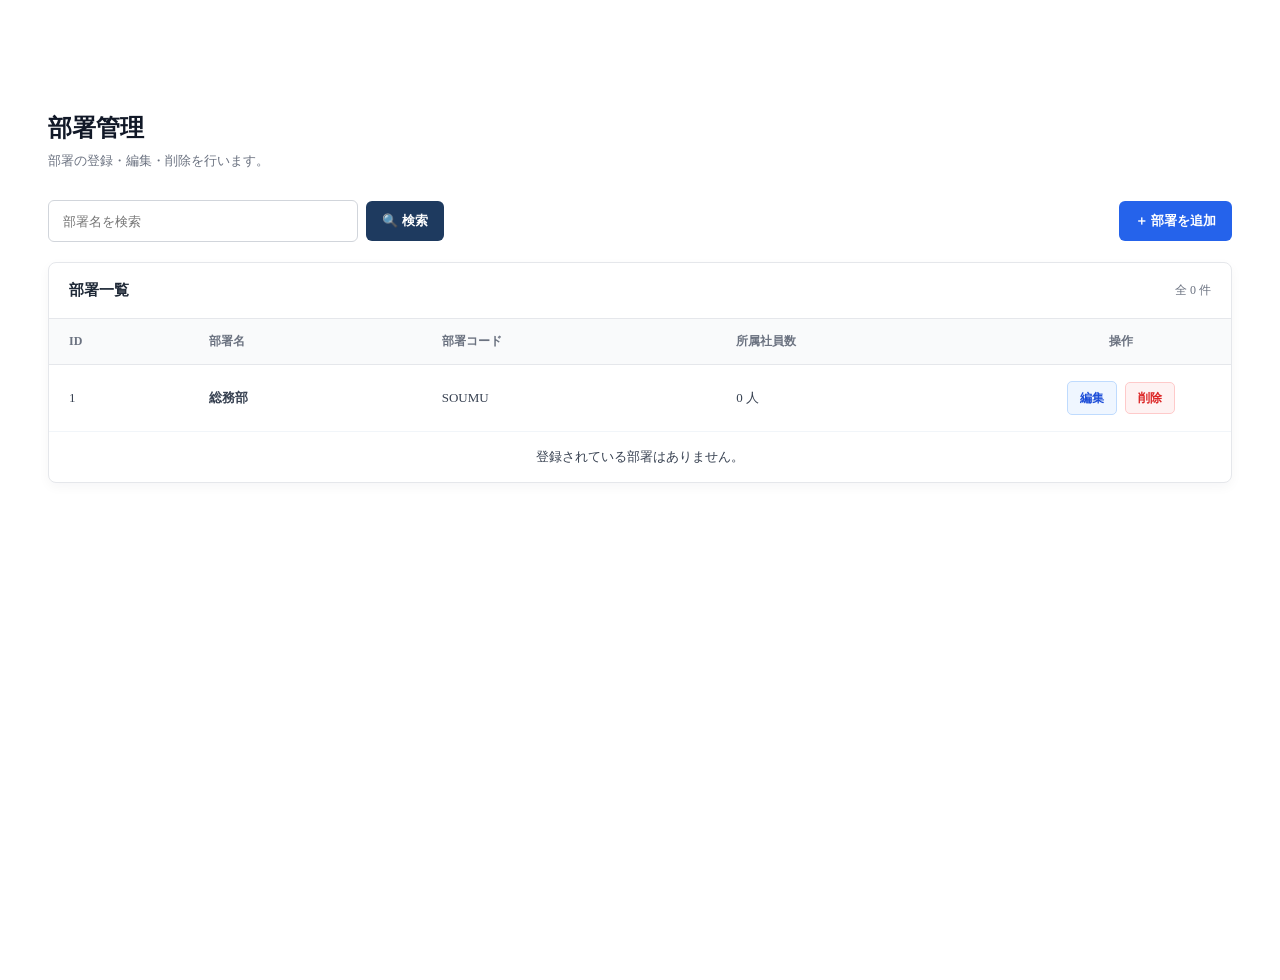
==== src/main/resources/templates/department/index.html @ baa80e08 "no message" ====
<!DOCTYPE html>
<html lang="ja" xmlns:th="http://www.thymeleaf.org">

<head>
    <meta charset="UTF-8">
    <meta name="viewport" content="width=device-width, initial-scale=1.0">

    <title>社員管理システム | 部署管理</title>

    <link rel="stylesheet" th:href="@{/css/common.css}">

    <style>
        /* =========================
           Main
           ========================= */

        .main {
            min-height: 100vh;
            padding-top: 64px;
            transition: padding-left 0.2s ease;
        }

        body.menu-open .main {
            padding-left: 250px;
        }

        .content {
            padding: 40px;
        }

        /* =========================
           Page Header
           ========================= */

        .page-header {
            margin-bottom: 30px;
        }

        .page-title {
            margin: 0;

            color: #111827;

            font-size: 24px;
            font-weight: 700;
        }

        .page-description {
            margin: 8px 0 0;

            color: #6b7280;

            font-size: 13px;
        }

        /* =========================
           Toolbar
           ========================= */

        .toolbar {
            display: flex;

            align-items: center;
            justify-content: space-between;

            gap: 20px;

            margin-bottom: 20px;
        }

        .search-form {
            display: flex;

            align-items: center;

            gap: 8px;
        }

        .search-input {
            width: 280px;

            height: 40px;

            padding: 0 14px;

            color: #374151;
            background-color: #ffffff;

            border: 1px solid #d1d5db;
            border-radius: 6px;

            font-size: 13px;

            outline: none;

            transition:
                border-color 0.2s ease,
                box-shadow 0.2s ease;
        }

        .search-input:focus {
            border-color: #3b82f6;

            box-shadow:
                0 0 0 3px rgba(59, 130, 246, 0.1);
        }

        .button {
            height: 40px;

            padding: 0 16px;

            border: none;
            border-radius: 6px;

            font-size: 13px;
            font-weight: 600;

            cursor: pointer;

            transition:
                background-color 0.2s ease,
                box-shadow 0.2s ease;
        }

        .search-button {
            color: #ffffff;
            background-color: #1e3a5f;
        }

        .search-button:hover {
            background-color: #162d4a;
        }

        .add-button {
            display: inline-flex;

            align-items: center;
            justify-content: center;

            gap: 6px;

            color: #ffffff;
            background-color: #2563eb;

            text-decoration: none;
        }

        .add-button:hover {
            background-color: #1d4ed8;
        }

        /* =========================
           Department Card
           ========================= */

        .department-card {
            overflow: hidden;

            background-color: #ffffff;

            border: 1px solid #e5e7eb;
            border-radius: 8px;

            box-shadow:
                0 4px 12px rgba(15, 23, 42, 0.04);
        }

        .card-header {
            display: flex;

            align-items: center;
            justify-content: space-between;

            padding: 18px 20px;

            border-bottom: 1px solid #e5e7eb;
        }

        .card-title {
            margin: 0;

            color: #1f2937;

            font-size: 15px;
            font-weight: 600;
        }

        .department-count {
            color: #6b7280;

            font-size: 12px;
        }

        /* =========================
           Table
           ========================= */

        .table-wrapper {
            overflow-x: auto;
        }

        .department-table {
            width: 100%;

            border-collapse: collapse;

            font-size: 13px;
        }

        .department-table th {
            padding: 14px 20px;

            color: #6b7280;

            background-color: #f9fafb;

            border-bottom: 1px solid #e5e7eb;

            font-size: 12px;
            font-weight: 600;

            text-align: left;

            white-space: nowrap;
        }

        .department-table td {
            padding: 16px 20px;

            color: #374151;

            border-bottom: 1px solid #f1f5f9;

            vertical-align: middle;
        }

        .department-table tbody tr:last-child td {
            border-bottom: none;
        }

        .department-table tbody tr:hover {
            background-color: #f9fafb;
        }

        .department-id {
            width: 100px;

            color: #6b7280;
        }

        .department-name {
            color: #1f2937;

            font-weight: 600;
        }

        .employee-count {
            color: #6b7280;
        }

        .action-column {
            width: 180px;

            text-align: center !important;
        }

        .action-buttons {
            display: flex;

            align-items: center;
            justify-content: center;

            gap: 8px;
        }

        .action-button {
            display: inline-flex;

            align-items: center;
            justify-content: center;

            height: 32px;

            padding: 0 12px;

            border-radius: 5px;

            font-size: 12px;
            font-weight: 600;

            text-decoration: none;

            cursor: pointer;
        }

        .edit-button {
            color: #1d4ed8;

            background-color: #eff6ff;

            border: 1px solid #bfdbfe;
        }

        .edit-button:hover {
            background-color: #dbeafe;
        }

        .delete-button {
            color: #dc2626;

            background-color: #fef2f2;

            border: 1px solid #fecaca;
        }

        .delete-button:hover {
            background-color: #fee2e2;
        }

        /* =========================
           Empty
           ========================= */

        .empty-message {
            padding: 50px 20px;

            color: #9ca3af;

            font-size: 13px;

            text-align: center;
        }

        /* =========================
           Overlay
           ========================= */

        .sidebar-overlay {
            position: fixed;

            top: 64px;
            left: 0;

            z-index: 800;

            width: 100%;
            height: calc(100vh - 64px);

            background-color: rgba(15, 23, 42, 0.25);

            opacity: 0;
            visibility: hidden;

            transition:
                opacity 0.2s ease,
                visibility 0.2s ease;
        }

        body.menu-open .sidebar-overlay {
            opacity: 1;
            visibility: visible;
        }

        /* =========================
           Responsive
           ========================= */

        @media (max-width: 700px) {

            .toolbar {
                align-items: stretch;

                flex-direction: column;
            }

            .search-form {
                width: 100%;
            }

            .search-input {
                flex: 1;

                width: auto;
            }

            .add-button {
                width: 100%;
            }

            .department-table th,
            .department-table td {
                padding: 12px 14px;
            }
        }

        @media (max-width: 600px) {

            .header {
                height: 56px;
                padding: 0 16px;
            }

            .system-name {
                font-size: 14px;
            }

            .user-info {
                display: none;
            }

            .sidebar {
                top: 56px;
                height: calc(100vh - 56px);
            }

            .sidebar-overlay {
                top: 56px;
                height: calc(100vh - 56px);
            }

            .main {
                padding-top: 56px;
            }

            body.menu-open .main {
                padding-left: 0;
            }

            .content {
                padding: 28px 16px;
            }

            .page-title {
                font-size: 22px;
            }

            .action-buttons {
                flex-direction: column;
            }
        }
    </style>
</head>


<body>

    <!-- =========================
         Header
         ========================= -->

    <div th:replace="~{fragments/header :: header}"></div>


    <!-- =========================
         Sidebar
         ========================= -->

    <div th:replace="~{fragments/sidebar :: sidebar}"></div>


    <!-- =========================
         Overlay
         ========================= -->

    <div class="sidebar-overlay" id="sidebarOverlay"></div>


    <!-- =========================
         Main
         ========================= -->

    <main class="main">

        <div class="content">

            <!-- =========================
                 Page Header
                 ========================= -->

            <section class="page-header">

                <h1 class="page-title">
                    部署管理
                </h1>

                <p class="page-description">
                    部署の登録・編集・削除を行います。
                </p>

            </section>


            <!-- =========================
                 Toolbar
                 ========================= -->

            <section class="toolbar">

                <form th:action="@{/departments}" method="get" class="search-form">

                    <input type="text" name="keyword" class="search-input" placeholder="部署名を検索" th:value="${keyword}">

                    <button type="submit" class="button search-button">

                        🔍
                        検索

                    </button>

                </form>


                <a th:href="@{/departments/new}" class="button add-button">

                    ＋
                    部署を追加

                </a>

            </section>


            <!-- =========================
                 Department List
                 ========================= -->

            <section class="department-card">

                <div class="card-header">

                    <h2 class="card-title">
                        部署一覧
                    </h2>

                    <span class="department-count">

                        全
                        <span th:text="${departments != null ? #lists.size(departments) : 0}">
                            0
                        </span>
                        件

                    </span>

                </div>


                <div class="table-wrapper">

                    <table class="department-table">

                        <thead>

                            <tr>

                                <th class="department-id">
                                    ID
                                </th>

                                <th>
                                    部署名
                                </th>

                                <th>
                                    部署コード
                                </th>

                                <th>
                                    所属社員数
                                </th>

                                <th class="action-column">
                                    操作
                                </th>

                            </tr>

                        </thead>


                        <tbody>

                            <tr th:each="department : ${departments}">

                                <td class="department-id" th:text="${department.id}">
                                    1
                                </td>

                                <td class="department-name" th:text="${department.name}">
                                    総務部
                                </td>

                                <td th:text="${department.code}">
                                    SOUMU
                                </td>
                                <td class="employee-count">

                                    <span th:text="${#lists.size(department.employees)}">
                                        0
                                    </span>
                                    人

                                </td>

                                <td class="action-column">

                                    <div class="action-buttons">

                                        <a th:href="@{/departments/{id}/edit(id=${department.id})}"
                                            class="action-button edit-button">

                                            編集

                                        </a>


                                        <form th:action="@{/departments/{id}/delete(id=${department.id})}" method="post"
                                            onsubmit="return confirm('この部署を削除しますか？');">

                                            <input type="hidden" th:name="${_csrf.parameterName}"
                                                th:value="${_csrf.token}">

                                            <button type="submit" class="action-button delete-button">

                                                削除

                                            </button>

                                        </form>

                                    </div>

                                </td>

                            </tr>


                            <!-- =========================
                                 Empty
                                 ========================= -->

                            <tr th:if="${departments == null || #lists.isEmpty(departments)}">

                                <td colspan="5" class="empty-message">

                                    登録されている部署はありません。

                                </td>

                            </tr>

                        </tbody>

                    </table>

                </div>

            </section>

        </div>

    </main>


    <script th:src="@{/js/common.js}">
    </script>

</body>

</html>
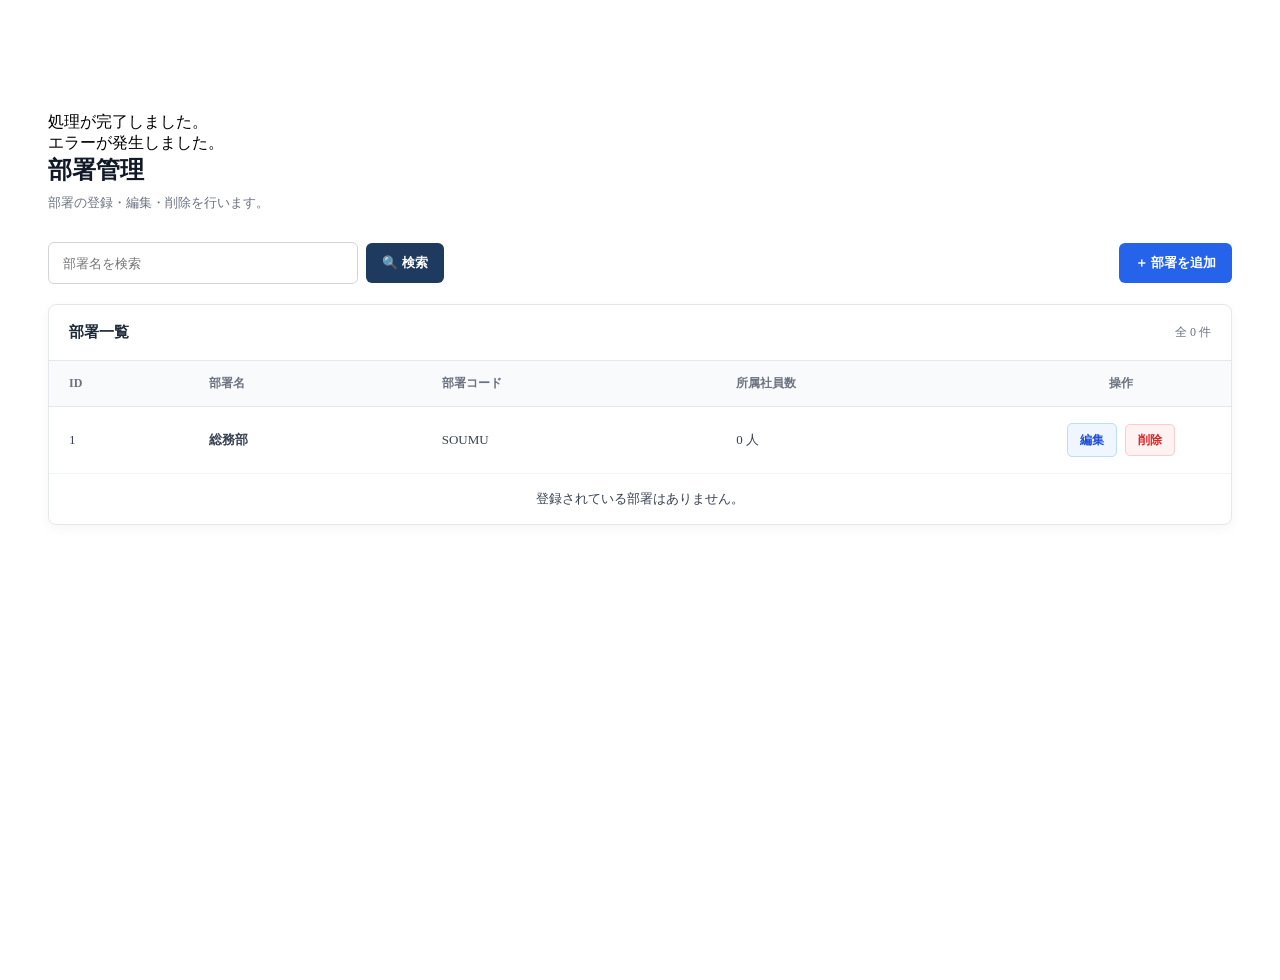
==== commit cbd1bd9c: "編集画面、削除処理まで" ====
--- a/src/main/resources/templates/department/index.html
+++ b/src/main/resources/templates/department/index.html
@@ -473,7 +473,17 @@
     <main class="main">
 
         <div class="content">
-
+            <!-- =========================
+     Message
+     ========================= -->
+
+            <div th:if="${successMessage}" class="message success-message" th:text="${successMessage}">
+                処理が完了しました。
+            </div>
+
+            <div th:if="${errorMessage}" class="message error-message" th:text="${errorMessage}">
+                エラーが発生しました。
+            </div>
             <!-- =========================
                  Page Header
                  ========================= -->
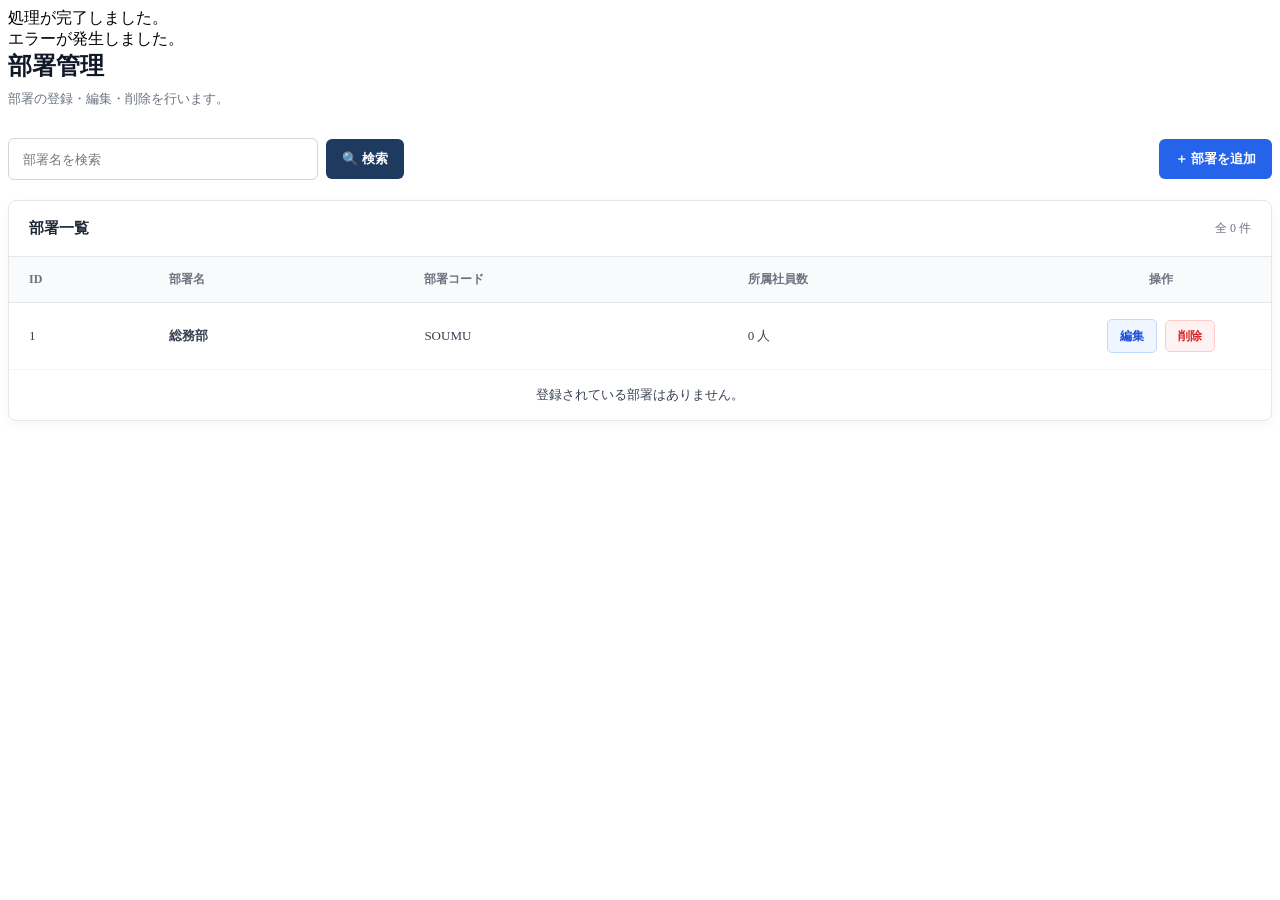
==== commit 1be73dc9: "重複cssを共通化...main部分" ====
--- a/src/main/resources/templates/department/index.html
+++ b/src/main/resources/templates/department/index.html
@@ -11,24 +11,6 @@
 
     <style>
         /* =========================
-           Main
-           ========================= */
-
-        .main {
-            min-height: 100vh;
-            padding-top: 64px;
-            transition: padding-left 0.2s ease;
-        }
-
-        body.menu-open .main {
-            padding-left: 250px;
-        }
-
-        .content {
-            padding: 40px;
-        }
-
-        /* =========================
            Page Header
            ========================= */
 
@@ -445,37 +427,13 @@
 
 <body>
 
-    <!-- =========================
-         Header
-         ========================= -->
-
     <div th:replace="~{fragments/header :: header}"></div>
-
-
-    <!-- =========================
-         Sidebar
-         ========================= -->
-
     <div th:replace="~{fragments/sidebar :: sidebar}"></div>
-
-
-    <!-- =========================
-         Overlay
-         ========================= -->
-
     <div class="sidebar-overlay" id="sidebarOverlay"></div>
 
-
-    <!-- =========================
-         Main
-         ========================= -->
-
     <main class="main">
 
         <div class="content">
-            <!-- =========================
-     Message
-     ========================= -->
 
             <div th:if="${successMessage}" class="message success-message" th:text="${successMessage}">
                 処理が完了しました。
@@ -484,10 +442,6 @@
             <div th:if="${errorMessage}" class="message error-message" th:text="${errorMessage}">
                 エラーが発生しました。
             </div>
-            <!-- =========================
-                 Page Header
-                 ========================= -->
-
             <section class="page-header">
 
                 <h1 class="page-title">
@@ -500,24 +454,17 @@
 
             </section>
 
-
-            <!-- =========================
-                 Toolbar
-                 ========================= -->
-
             <section class="toolbar">
 
                 <form th:action="@{/departments}" method="get" class="search-form">
 
                     <input type="text" name="keyword" class="search-input" placeholder="部署名を検索" th:value="${keyword}">
-
                     <button type="submit" class="button search-button">
 
                         🔍
                         検索
 
                     </button>
-
                 </form>
 
 
@@ -529,11 +476,6 @@
                 </a>
 
             </section>
-
-
-            <!-- =========================
-                 Department List
-                 ========================= -->
 
             <section class="department-card">
 
@@ -623,8 +565,6 @@
                                             編集
 
                                         </a>
-
-
                                         <form th:action="@{/departments/{id}/delete(id=${department.id})}" method="post"
                                             onsubmit="return confirm('この部署を削除しますか？');">
 
@@ -644,12 +584,6 @@
                                 </td>
 
                             </tr>
-
-
-                            <!-- =========================
-                                 Empty
-                                 ========================= -->
-
                             <tr th:if="${departments == null || #lists.isEmpty(departments)}">
 
                                 <td colspan="5" class="empty-message">
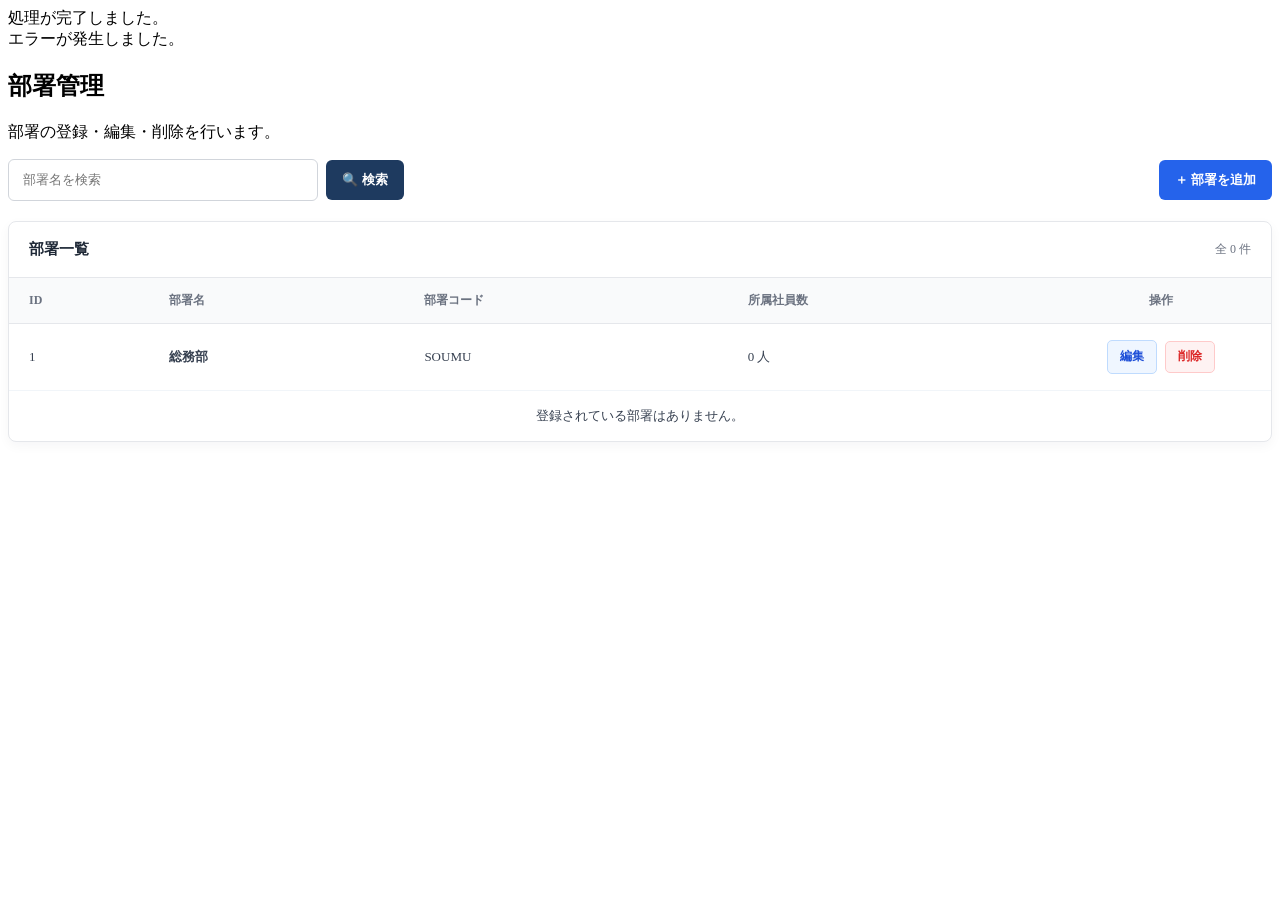
==== commit fc0c9199: "ページタイトルの共通化。レイアウトの若干変更。" ====
--- a/src/main/resources/templates/department/index.html
+++ b/src/main/resources/templates/department/index.html
@@ -10,31 +10,6 @@
     <link rel="stylesheet" th:href="@{/css/common.css}">
 
     <style>
-        /* =========================
-           Page Header
-           ========================= */
-
-        .page-header {
-            margin-bottom: 30px;
-        }
-
-        .page-title {
-            margin: 0;
-
-            color: #111827;
-
-            font-size: 24px;
-            font-weight: 700;
-        }
-
-        .page-description {
-            margin: 8px 0 0;
-
-            color: #6b7280;
-
-            font-size: 13px;
-        }
-
         /* =========================
            Toolbar
            ========================= */
